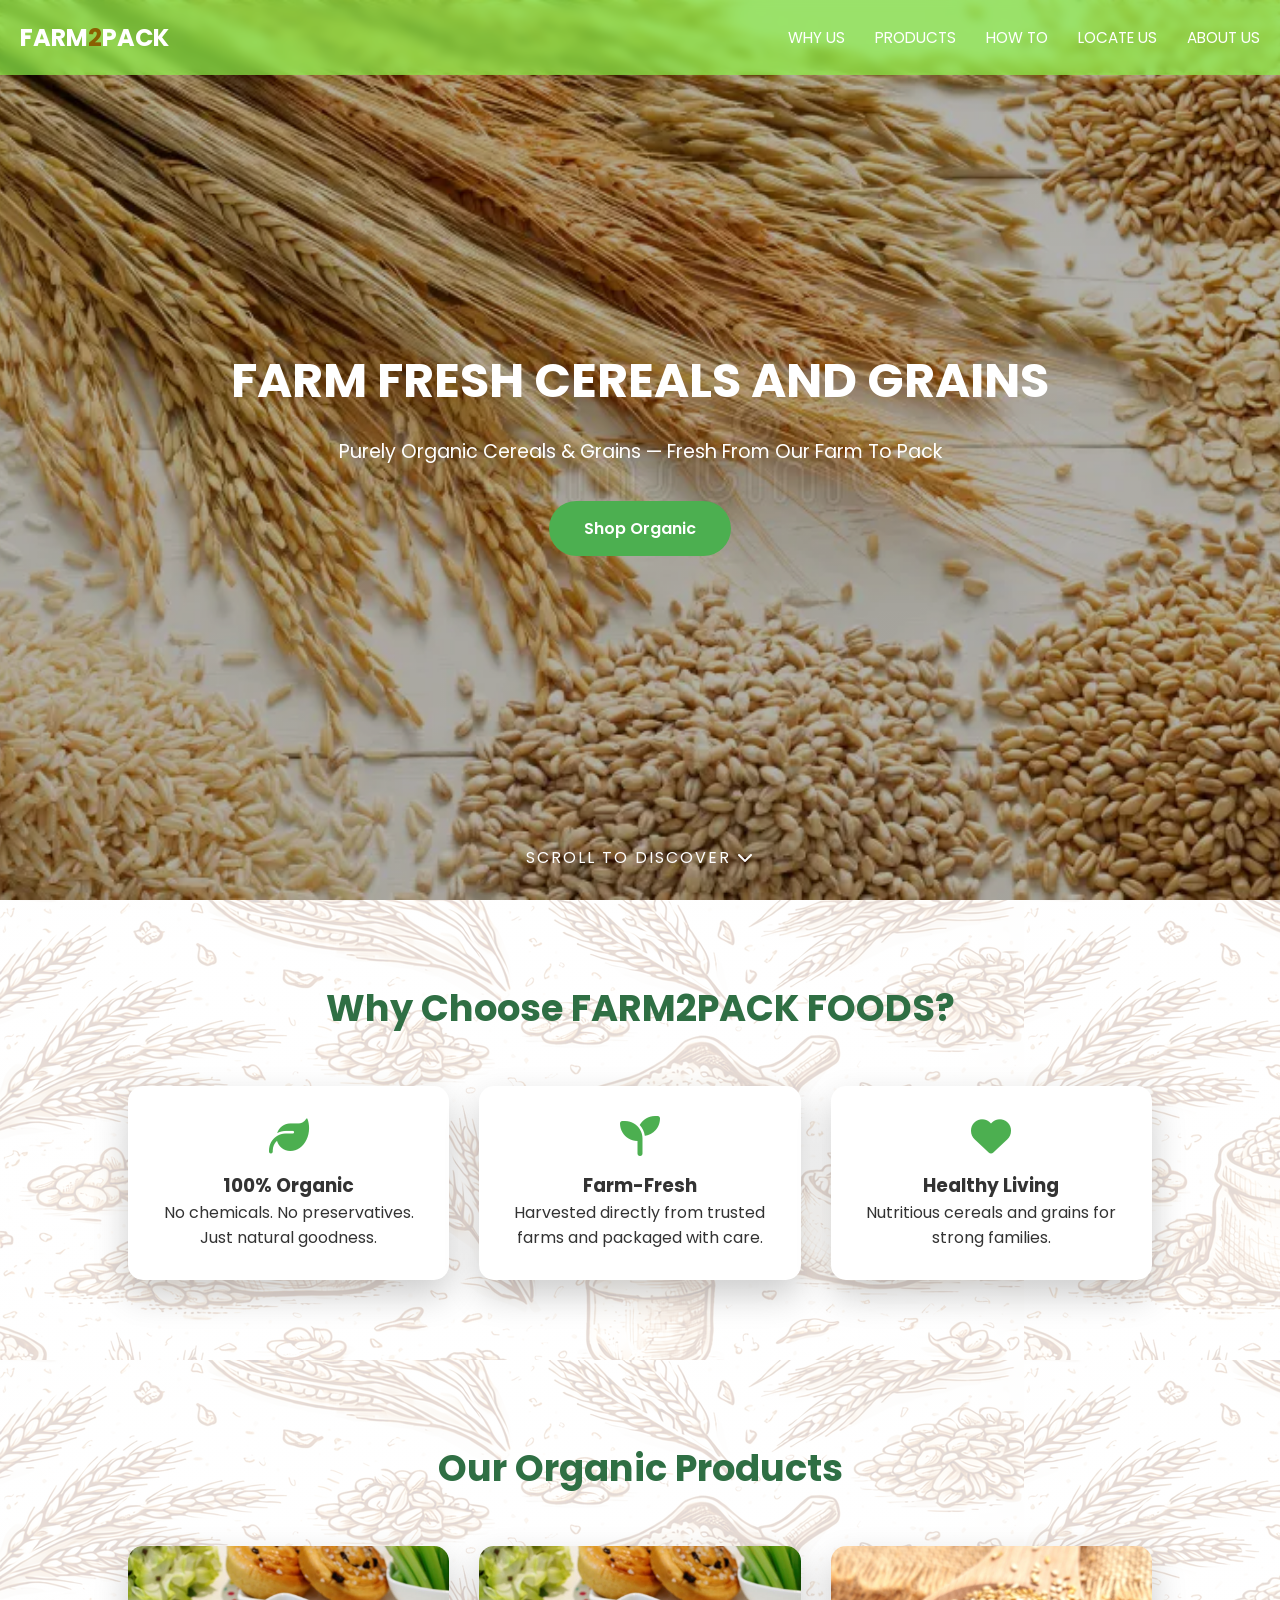
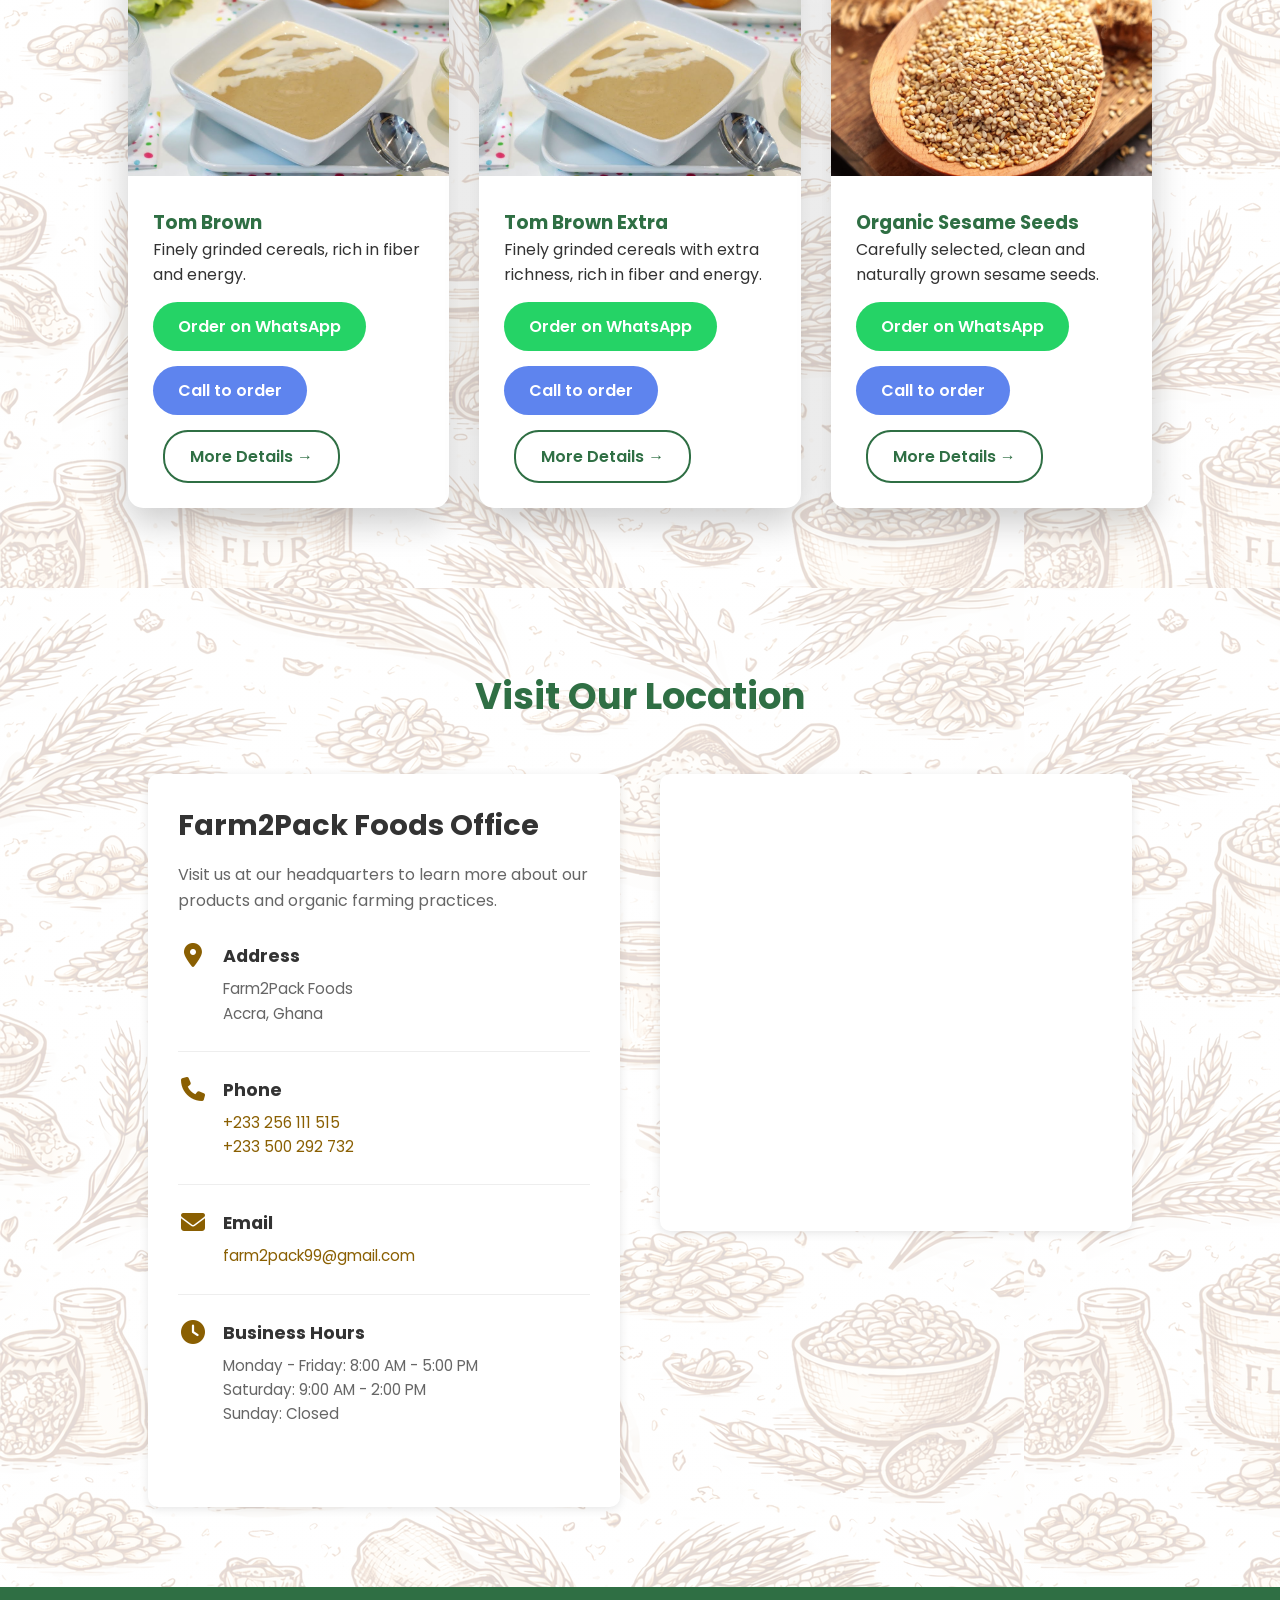
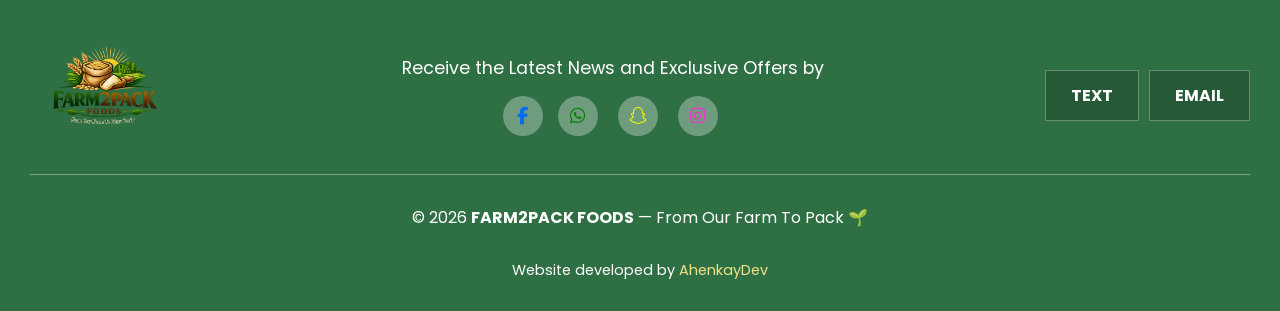
==== index.html @ 03ecb884 "farm" ====
<!DOCTYPE html>
<html lang="en">
<head>
  <meta charset="UTF-8" />
  <meta name="viewport" content="width=device-width, initial-scale=1.0"/>
  <title>FARM2PACK FOODS | Pure Organic Cereals & Grains</title>

  <!-- Favicon -->
  <link rel="icon" type="Images/png" href="/Images/farm2pack-logo.png" sizes="50x50">

  <!-- Google Font -->
  <link href="https://fonts.googleapis.com/css2?family=Poppins:wght@300;400;600;700&display=swap" rel="stylesheet">

  <!-- Font Awesome -->
  <link rel="stylesheet" href="https://cdnjs.cloudflare.com/ajax/libs/font-awesome/6.5.0/css/all.min.css"/>

  <!-- CSS -->
  <link rel="stylesheet" href="public/style.css">
</head>
<body>

  <header>
        <div class="container nav-content">
            <!-- <img class="zondalogo" src="Images/zonda logo.jpg" alt=""> -->
            <a href="#" class="logo">FARM<span style="color: rgb(138, 95, 2);">2</span>PACK</a>

            <div class="menu-icon" id="menu-icon">
                <i class="fas fa-bars"></i>
            </div>

            <nav id="main-nav" class="main-nav">
                <ul class="nav-links">
                    <li><a href="#why-us">Why us</a></li>
                    <li><a href="#products">Products</a></li>
                    <li><a href="#">How to</a></li>
                    <li><a href="#location">Locate Us</a></li>
                    <li><a href="#">About Us</a></li>
                </ul>
            </nav>
            <!-- <div class="nav-icons">
                <a href="#"><i class="fas fa-search"></i></a>
                <a href="#"><i class="fas fa-user"></i></a>
            </div> -->
        </div>
    </header>

<!-- HERO -->
<section class="hero">
  <div class="hero-content">
    <h1>FARM FRESH CEREALS AND GRAINS</h1>
    <p>Purely Organic Cereals & Grains — Fresh From Our Farm To Pack</p>
    <a href="#products" class="btn-primary">Shop Organic</a>
    <div class="scroll-indicator">
        <a href="#why-us">SCROLL TO DISCOVER <i class="fas fa-chevron-down"></i></a>
    </div>
  </div>
</section>

<!-- WHY US -->
<section id="why-us" class="section">
  <div class="section-title">
    <h2>Why Choose FARM2PACK FOODS?</h2>
  </div>

  <div class="why-us">
    <div class="why">
      <i class="fa-solid fa-leaf"></i>
      <h3>100% Organic</h3>
      <p>No chemicals. No preservatives. Just natural goodness.</p>
    </div>

    <div class="why">
      <i class="fa-solid fa-seedling"></i>
      <h3>Farm-Fresh</h3>
      <p>Harvested directly from trusted farms and packaged with care.</p>
    </div>

    <div class="why">
      <i class="fa-solid fa-heart"></i>
      <h3>Healthy Living</h3>
      <p>Nutritious cereals and grains for strong families.</p>
    </div>
  </div>
</section>

<!-- PRODUCTS -->
<section class="section" id="products">
  <div class="section-title">
    <h2>Our Organic Products</h2>
  </div>

  <div class="products">

    <div class="product fade-in">
      <img src="/Images/tombrown.jpg" alt="Powdered roasted-grains">
      <div class="product-content">
        <h3>Tom Brown</h3>
        <p>Finely grinded cereals, rich in fiber and energy.</p>
        <a class="order-btn" data-product="Tom Brown">Order on WhatsApp</a>
        <a class="call-btn" href="tel:+233256111515">Call to order</a>
        <a class="more-details-btn" href="details.html?product=Tom Brown">More Details →</a>
      </div>
    </div>

    <div class="product fade-in">
      <img src="/Images/tombrown.jpg" alt="Powdered roasted-grains">
      <div class="product-content">
        <h3>Tom Brown Extra</h3>
        <p>Finely grinded cereals with extra richness, rich in fiber and energy.</p>
        <a class="order-btn" data-product="Tom Brown">Order on WhatsApp</a>
        <a class="call-btn" href="tel:+233256111515">Call to order</a>
        <a class="more-details-btn" href="details.html?product=Tom Brown">More Details →</a>
      </div>
    </div>

    <div class="product fade-in">
      <img src="/Images/spoonful_of_sesame_seeds.webp" alt="sesame seeds">
      <div class="product-content">
        <h3>Organic Sesame Seeds</h3>
        <p>Carefully selected, clean and naturally grown sesame seeds.</p>
        <a class="order-btn" data-product="Sesame Seeds">Order on WhatsApp</a>
        <a class="call-btn" href="tel:+233256111515">Call to order</a>
        <a class="more-details-btn" href="details.html?product=Sesame Seeds">More Details →</a>
      </div>
    </div>

    <!-- <div class="product fade-in">
      <img src="/Images/roasted-peanuts.avif" alt="Roasted peanuts">
      <div class="product-content">
        <h3>Organic Roasted Peanuts</h3>
        <p>Carefully selected, clean and naturally grown roasted peanuts.</p>
        <a class="order-btn" data-product="Roasted Peanuts">Order on WhatsApp</a>
        <a class="call-btn" href="tel:+233500292732">Call to order</a>
        <a class="more-details-btn" href="details.html?product=Roasted Peanuts">More Details →</a>
      </div>
    </div>

    <div class="product fade-in">
      <img src="/Images/millet-grain-and-powder.webp" alt="Millet">
      <div class="product-content">
        <h3>Organic Millet</h3>
        <p>Carefully selected, clean and naturally grown millet.</p>
        <a class="order-btn" data-product="Millet">Order on WhatsApp</a>
        <a class="call-btn" href="tel:+233500292732">Call to order</a>
        <a class="more-details-btn" href="details.html?product=Millet">More Details →</a>
      </div>
    </div> -->

    <!-- <div class="product fade-in">
      <img src="/Images/wheat.webp" alt="Organic Wheat">
      <div class="product-content">
        <h3>Organic Wheat</h3>
        <p>Stone-milled, nutrient-rich wheat perfect for meals.</p>
        <a class="order-btn" data-product="Organic Wheat">Order on WhatsApp</a>
        <a class="call-btn" href="tel:+233500292732">Call to order</a>
        <a class="more-details-btn" href="details.html?product=Organic Wheat">More Details →</a>
      </div>
    </div>

    <div class="product fade-in">
      <img src="/Images/oats-pouring-from-bowl.png" alt="Oats">
      <div class="product-content">
        <h3>Organic Oats</h3>
        <p>Carefully selected, clean and naturally grown oats.</p>
        <a class="order-btn" data-product="Oats">Order on WhatsApp</a>
        <a class="call-btn" href="tel:+233500292732">Call to order</a>
        <a class="more-details-btn" href="details.html?product=Oats">More Details →</a>
      </div>
    </div> -->

  </div>
</section>

<!-- LOCATION SECTION -->
<section class="section" id="location">
  <div class="section-title">
    <h2>Visit Our Location</h2>
  </div>

  <div class="location-container">
    <div class="location-info">
      <div class="location-details">
        <h3>Farm2Pack Foods Office</h3>
        <p>Visit us at our headquarters to learn more about our products and organic farming practices.</p>

        <div class="location-item">
          <i class="fas fa-map-marker-alt"></i>
          <div>
            <h4>Address</h4>
            <p>Farm2Pack Foods<br>Accra, Ghana</p>
          </div>
        </div>

        <div class="location-item">
          <i class="fas fa-phone"></i>
          <div>
            <h4>Phone</h4>
            <p><a href="tel:+233256111515">+233 256 111 515</a><br><a href="tel:+233500292732">+233 500 292 732</a></p>
          </div>
        </div>

        <div class="location-item">
          <i class="fas fa-envelope"></i>
          <div>
            <h4>Email</h4>
            <p><a href="mailto:farm2pack99@gmail.com">farm2pack99@gmail.com</a></p>
          </div>
        </div>

        <div class="location-item">
          <i class="fas fa-clock"></i>
          <div>
            <h4>Business Hours</h4>
            <p>Monday - Friday: 8:00 AM - 5:00 PM<br>Saturday: 9:00 AM - 2:00 PM<br>Sunday: Closed</p>
          </div>
        </div>
      </div>

      <div class="location-map">
        <iframe src="https://www.google.com/maps/embed?pb=!1m18!1m12!1m3!1d3971.0316471043175!2d-0.1922!3d5.5596!2m3!1f0!2f0!3f0!3m2!1i1024!2i768!4f13.1!3m3!1m2!1s0xfdf9a59f84e9c15%3A0x1234567890!2sAccra%2C%20Ghana!5e0!3m2!1sen!2sgh!4v1234567890" width="100%" height="450" style="border:0;" allowfullscreen="" loading="lazy" referrerpolicy="no-referrer-when-downgrade"></iframe>
      </div>
    </div>
  </div>
</section>

<!-- FOOTER -->
<footer>
  <div class="footer-newsletter">
    <div class="container newsletter-content">
        <div class="newsletter-left">
            <img src="/Images/farm2pack-logo.png" alt="news letter" class="newsletter-logo">
        </div>
        <div class="newsletter-center">
            <p>Receive the Latest News and Exclusive Offers by</p>
            <div class="social-icons-footer">
                <a href="#" class="social-button1"><i class="fab fa-facebook-f"></i></a>
                <a href="https://wa.me/233256111515" class="social-button2"><i class="fab fa-whatsapp"></i></a>
                <a href="#" class="social-button3"><i class="fab fa-snapchat-ghost"></i></a>
                <a href="#" class="social-button4"><i class="fab fa-instagram"></i></a>
            </div>
        </div>
        <div class="newsletter-right">
            <a href="sms:+233500292732" class="newsletter-btn text-btn">TEXT</a>
            <a href="mailto:farm2pack99@gmail.com" class="newsletter-btn email-btn">EMAIL</a>
        </div>
    </div>
    </div>

  <div class="footer-bottom">
    <div class="copyright-info">
      <p>© 2026 <strong>FARM2PACK FOODS</strong> — From Our Farm To Pack 🌱</p>
      <p class="acknowledgement">Website developed by <a class="developer" href="https://github.com/AhenKay">AhenkayDev</a></p>
    </div>
  </div>
</footer>

<!-- JS -->
<script src="public/script.js"></script>
</body>
</html>
---- public/style.css ----
* {
  margin: 0;
  padding: 0;
  box-sizing: border-box;
  font-family: 'Poppins', sans-serif;
}

body {
  background: #f9faf7;
  color: #333;
}

a {
  color: #ffffff;
  text-decoration: none;
}

.logo {
  font-size: 1.5em;
  font-weight: 700;
  color: #ffffff;
  margin-left: 20px;
}

header {
  position: fixed;
  width: 100%;
  padding: 20px 0;
  z-index: 1000;
  background: rgba(144, 250, 74, 0.678);
  backdrop-filter: blur(5px);
}

.main-nav{
  display: block;
  position: absolute;
  right: 20px;
}

.nav-content {
    display: flex;
    justify-content: space-between;
    align-items: center;
    padding: 0px;
}

.nav-links {
    list-style: none;
    display: flex;
    gap: 30px;
    font-size: 0.95em;
    text-transform: uppercase;
}

.menu-icon {
    display: none;
    font-size: 1.5em;
    cursor: pointer;
    color: var(--color-white);
    order: 2;
}

.nav-icons {
    display: flex;
    gap: 20px;
    font-size: 1.1em;
}

/* HERO */
.hero {
  height: 100vh;
  /* background:
    linear-gradient(rgba(0,0,0,.55), rgba(0,0,0,.55)),
    url('https://images.unsplash.com/photo-1501004318641-b39e6451bec6') center/cover; */
  background:
    linear-gradient(rgba(0,0,0,.3), rgba(0,0,0,.3)),
    url('/Images/cereals-grains.webp') center/cover;
  display: flex;
  align-items: center;
  justify-content: center;
  text-align: center;
  color: white;
}

.scroll-indicator {
    position: absolute;
    bottom: 30px;
    left: 50%;
    transform: translateX(-50%);
    z-index: 2;
    font-size: 1em;
    text-transform: uppercase;
    letter-spacing: 2px;
    animation: fadeIn 2s ease;
}

.hero h1 {
  font-size: 3rem;
  animation: slideDown 1s ease;
}

.hero p {
  margin: 20px 0;
  font-size: 1.2rem;
  animation: fadeIn 2s ease;
}

.btn-primary {
  display: inline-block;
  margin-top: 15px;
  background: #4CAF50;
  padding: 15px 35px;
  border-radius: 30px;
  color: white;
  text-decoration: none;
  font-weight: 600;
  cursor: pointer;
  transition: all 0.3s ease;
}

.btn-primary:hover {
  background: #06865c;
  color: white;
  transform: translateX(5px);
}

.order-btn {
  display: inline-block;
  background: #25D366;
  color: white;
  padding: 12px 25px;
  border-radius: 25px;
  text-decoration: none;
  font-weight: 600;
  cursor: pointer;
  transition: all 0.3s ease;
}

/* SECTIONS */
.section {
  padding: 80px 10%;
  /* background-image: url(/Images/cereals-background-brown.png); */
  background: linear-gradient(rgba(255, 255, 255, 0.836), rgba(255, 255, 255, 0.836)), url(/Images/cereals-background-brown.png), center;
  /* background-size: cover; */
  /* background-attachment: fixed; */
}

.section-title {
  text-align: center;
  margin-bottom: 50px;
}

.section-title h2 {
  color: #2f6f44;
  font-size: 2.3rem;
}

/* WHY US */
.why-us {
  display: grid;
  grid-template-columns: repeat(auto-fit, minmax(250px, 1fr));
  gap: 30px;
}

.why {
  background: white;
  padding: 30px;
  border-radius: 15px;
  text-align: center;
  box-shadow: 0 15px 35px rgba(0,0,0,.2);
  opacity: 0;
  transform: translateY(30px);
  transition: 0.6s ease;
}

.why.show {
  opacity: 1;
  transform: translateY(0);
}

.why i {
  font-size: 2.5rem;
  color: #4CAF50;
  margin-bottom: 15px;
}

/* PRODUCTS */
.products {
  display: grid;
  grid-template-columns: repeat(auto-fit, minmax(280px, 1fr));
  gap: 30px;
}

.product {
  background: white;
  border-radius: 15px;
  box-shadow: 0 15px 35px rgba(0,0,0,.2);
  overflow: hidden;
  opacity: 0;
  transform: translateY(50px);
  transition: 0.6s ease;
}

.product.show {
  opacity: 1;
  transform: translateY(0);
}

.product img {
  width: 100%;
  height: 230px;
  object-fit: cover;
  transition: transform 0.5s;
}

.product img:hover {
  transform: scale(1.1);
}

.product-content {
  padding: 25px;
}

.product-content h3 {
  color: #2f6f44;
}

.order-btn {
  display: inline-block;
  margin-top: 15px;
  background: #25D366;
  color: white;
  padding: 12px 25px;
  border-radius: 25px;
  text-decoration: none;
  font-weight: 600;
  cursor: pointer;
  transition: all 0.3s ease;
}

.order-btn:hover {
  background: #06865c;
  color: white;
  transform: translateX(5px);
}

.call-btn {
  display: inline-block;
  margin-top: 15px;
  background: #5e84ee;
  color: white;
  padding: 12px 25px;
  border-radius: 25px;
  text-decoration: none;
  font-weight: 600;
  cursor: pointer;
  transition: all 0.3s ease;
}

.call-btn:hover {
  background: #074a96;
  color: white;
  transform: translateX(5px);
}

.more-details-btn {
  display: inline-block;
  margin-top: 15px;
  margin-left: 10px;
  background: transparent;
  color: #2f6f44;
  padding: 12px 25px;
  border: 2px solid #2f6f44;
  border-radius: 25px;
  text-decoration: none;
  font-weight: 600;
  cursor: pointer;
  transition: all 0.3s ease;
}

.more-details-btn:hover {
  background: #2f6f44;
  color: white;
  transform: translateX(5px);
}

.details-container {
  max-width: 900px;
  margin: 0 auto;
}

.back-button {
  margin-bottom: 30px;
  background-color: #ffffff;
  padding: 10px 15px;
  border-radius: 8px;
  width: fit-content;
  box-shadow: 0 15px 35px rgba(0,0,0,.2);
}

.back-button a {
  color: #2f6f44;
  text-decoration: none;
  font-weight: 600;
  transition: all 0.3s ease;
  display: inline-block;
}

.back-button a:hover {
  transform: translateX(-5px);
}

.detail-content {
  display: grid;
  grid-template-columns: auto 1fr;
  gap: 40px;
  background: white;
  padding: 40px;
  border-radius: 15px;
  box-shadow: 0 15px 35px rgba(0,0,0,.2);
  align-items: start;
}

.detail-images {
  display: flex;
  flex-direction: column;
  gap: 20px;
  flex-shrink: 0;
}

.detail-image {
  width: 300px;
  height: auto;
  max-height: 400px;
  object-fit: cover;
  border-radius: 10px;
}

.detail-text h1 {
  color: #2f6f44;
  margin-bottom: 15px;
  font-size: 2.5em;
}

.detail-description {
  color: #666;
  margin-bottom: 20px;
  font-size: 1.1em;
}

.detail-text h3 {
  color: #2f6f44;
  margin-top: 25px;
  margin-bottom: 15px;
}

.benefits-list {
  list-style: none;
  padding: 0;
}

.benefits-list li {
  padding: 10px 0;
  padding-left: 25px;
  position: relative;
  color: #333;
}

.benefits-list li:before {
  content: "✓";
  position: absolute;
  left: 0;
  color: #25D366;
  font-weight: bold;
  font-size: 1.2em;
}

.detail-actions {
  margin-top: 30px;
  display: flex;
  gap: 15px;
  flex-wrap: wrap;
}

.detail-actions .order-btn,
.detail-actions .call-btn {
  margin-top: 0;
  margin-left: 0;
}

/* FOOTER */
footer {
  background: #2f6f44;
  color: white;
  padding: 30px;
  text-align: center;
}

.footer-newsletter {
    background-color: #2f6f44; /* Deep Red background */
    /* padding: 40px 0; */
    border-bottom: 1px solid rgba(255, 255, 255, 0.377); /* Lighter separator */
}

.newsletter-content {
    display: flex;
    justify-content: center;
    align-items: center;
    flex-wrap: wrap; /* Allow wrapping on smaller screens */
    gap: 20px;
}

.newsletter-left {
  flex-shrink: 0;
}

.newsletter-logo {
    max-width: 150px; /* Adjust size as needed */
    height: auto;
}

.newsletter-center {
  flex-grow: 1;
  text-align: center;
  color: var(--color-white);
}

.newsletter-center p {
  font-size: 1.1em;
  margin-bottom: 15px;
}

.social-icons-footer {
  display: flex;
  justify-content: center;
  gap: 10px;
}

.social-button1 {
  background-color: rgba(255, 255, 255, 0.315);
  backdrop-filter: blur(5px);
  color: #0a6cf1;
  width: 40px;
  height: 40px;
  border-radius: 50%;
  display: flex;
  justify-content: center;
  align-items: center;
  font-size: 1.1em;
  transition: background-color 0.3s, color 0.3s;
}

.social-button1:hover {
  background-color: #0a6cf1;
  color: white;
}

.social-button2 {
  background-color: rgba(255, 255, 255, 0.315);
  backdrop-filter: blur(5px);
  color: green;
  width: 40px;
  height: 40px;
  border-radius: 50%;
  display: flex;
  justify-content: center;
  align-items: center;
  font-size: 1.1em;
  transition: background-color 0.3s, color 0.3s;
  text-decoration: none;
  margin: 0 5px;
}

.social-button2:hover {
  background-color: green;
  color: #ffffff;
}

.social-button3 {
  background-color: rgba(255, 255, 255, 0.315);
  backdrop-filter: blur(5px);
  color: yellow;
  width: 40px;
  height: 40px;
  border-radius: 50%;
  display: flex;
  justify-content: center;
  align-items: center;
  font-size: 1.1em;
  transition: background-color 0.3s, color 0.3s;
  text-decoration: none;
  margin: 0 5px;
}

.social-button3:hover {
  background-color: yellow;
  color: #ffffff;
}

.social-button4 {
  background-color: rgba(255, 255, 255, 0.315);
  backdrop-filter: blur(5px);
  color: rgb(233, 57, 209);
  width: 40px;
  height: 40px;
  border-radius: 50%;
  display: flex;
  justify-content: center;
  align-items: center;
  font-size: 1.1em;
  transition: background-color 0.3s, color 0.3s;
  text-decoration: none;
  margin: 0 5px;
}

.social-button4:hover {
  background: #f09433; 
  background: -moz-linear-gradient(45deg, #f09433 0%, #e6683c 25%, #dc2743 50%, #cc2366 75%, #bc1888 100%);
  background: -webkit-linear-gradient(45deg, #f09433 0%,#e6683c 25%,#dc2743 50%,#cc2366 75%,#bc1888 100%);
  background: linear-gradient(45deg, #f09433 0%,#e6683c 25%,#dc2743 50%,#cc2366 75%,#bc1888 100%);
  color: #ffffff;
}

.newsletter-right {
    flex-shrink: 0;
    display: flex;
    gap: 10px;
    margin-left: auto;
}

.newsletter-btn {
    background-color: rgba(0, 0, 0, 0.2);
    color: var(--color-white);
    border: 1px solid rgba(255, 255, 255, 0.3);
    padding: 12px 25px;
    font-weight: 700;
    text-transform: uppercase;
    cursor: pointer;
    transition: background-color 0.3s, border-color 0.3s;
}

.newsletter-btn:hover {
    background-color: rgba(0, 0, 0, 0.4);
    border-color: var(--color-white);
}

.acknowledgement {
  margin-top: 30px;
  font-size: 0.9rem;
}

.developer {
  color: #f1e28b;
  text-decoration: none;
}

.footer-bottom {
  padding-top: 30px;
}

/* ANIMATIONS */
@keyframes slideDown {
  from { transform: translateY(-50px); opacity: 0; }
  to { transform: translateY(0); opacity: 1; }
}

@keyframes fadeIn {
  from { opacity: 0; }
  to { opacity: 1; }
}

/* RESPONSIVE */
@media (max-width: 900px) {
  #main-nav {
        display: none;
    }

    .menu-icon{
        display: block;
        position: absolute;
        right: 20px;
        top: 20px;
        cursor: pointer;
    }

    #main-nav.active {
        display: block;
        position: absolute;
        top: 80px;
        left: 0;
        width: 100%;
        background-color: rgb(91, 172, 37);
        border-top: 1px solid #333;
        box-shadow: 0 4px 6px rgba(0, 0, 0, 0.589);
        z-index: 999;
    }

    .nav-links {
        flex-direction: column;
        gap: 0;
    }

    .nav-links li a {
        padding: 15px 5%;
        border-bottom: 1px solid #222;
        display: block;
        text-align: left;
    }

    .nav-links li:last-child a {
        border-bottom: none;
    }

    .newsletter-content {
        flex-direction: column;
        text-align: center;
    }

    .newsletter-logo {
        margin-bottom: 20px;
    }

    .newsletter-center {
        margin-bottom: 20px;
    }

    .newsletter-right {
        width: 100%;
        justify-content: center;
    }

    .footer-newsletter {
        padding: 20px 0;
    }
}

@media (max-width: 768px) {
  .hero h1 { font-size: 2.2rem; }

  .detail-content {
    grid-template-columns: auto 1fr;
    gap: 20px;
    padding: 25px;
  }

  .detail-images {
    gap: 40px;
  }

  .detail-image {
    width: 120px;
    max-height: 200px;
  }

  .detail-text h1 {
    font-size: 1.8em;
  }

  .detail-description {
    font-size: 0.95em;
  }
}

@media (max-width: 480px) {
  .detail-content {
    grid-template-columns: auto 1fr;
    gap: 15px;
    padding: 15px;
  }

  .detail-images {
    gap: 200px;
  }

  .detail-image {
    width: 80px;
    max-height: 150px;
    gap: 200px;
  }

  .detail-text h1 {
    font-size: 1.4em;
    margin-bottom: 10px;
  }

  .detail-description {
    font-size: 0.85em;
    margin-bottom: 15px;
  }

  .detail-text h3 {
    font-size: 1em;
    margin-top: 15px;
    margin-bottom: 10px;
  }

  .benefits-list li {
    padding: 8px 0;
    padding-left: 20px;
    font-size: 0.9em;
  }

  .detail-actions {
    flex-direction: column;
    gap: 10px;
  }

  .detail-actions .order-btn,
  .detail-actions .call-btn {
    width: 100%;
    text-align: center;
  }
}

/* LOCATION SECTION */
#location {
  background-color: #f5f5f5;
}

.location-container {
  display: grid;
  grid-template-columns: 1fr;
  gap: 40px;
  max-width: 1200px;
  margin: 0 auto;
  padding: 0 20px;
}

.location-info {
  display: grid;
  grid-template-columns: 1fr 1fr;
  gap: 40px;
  align-items: start;
}

.location-details {
  background: white;
  padding: 30px;
  border-radius: 10px;
  box-shadow: 0 2px 10px rgba(0, 0, 0, 0.1);
}

.location-details h3 {
  font-size: 1.8em;
  margin-bottom: 15px;
  color: #333;
}

.location-details > p {
  font-size: 1em;
  color: #666;
  margin-bottom: 30px;
  line-height: 1.6;
}

.location-item {
  display: flex;
  gap: 15px;
  margin-bottom: 25px;
  padding-bottom: 25px;
  border-bottom: 1px solid #eee;
}

.location-item:last-child {
  border-bottom: none;
}

.location-item i {
  font-size: 1.5em;
  color: #8a5f02;
  width: 30px;
  text-align: center;
  flex-shrink: 0;
}

.location-item h4 {
  font-size: 1.1em;
  color: #333;
  margin-bottom: 8px;
}

.location-item p {
  color: #666;
  font-size: 0.95em;
  line-height: 1.6;
}

.location-item a {
  color: #8a5f02;
  text-decoration: none;
  transition: color 0.3s ease;
}

.location-item a:hover {
  color: #5a3f00;
  text-decoration: underline;
}

.location-map {
  border-radius: 10px;
  overflow: hidden;
  box-shadow: 0 2px 10px rgba(0, 0, 0, 0.1);
  background: white;
}

.location-map iframe {
  border-radius: 10px;
}

/* LOCATION RESPONSIVE */
@media (max-width: 768px) {
  .location-info {
    grid-template-columns: 1fr;
  }

  .location-details {
    padding: 20px;
  }

  .location-details h3 {
    font-size: 1.5em;
  }

  .location-map {
    height: 350px;
    overflow: hidden;
  }
}
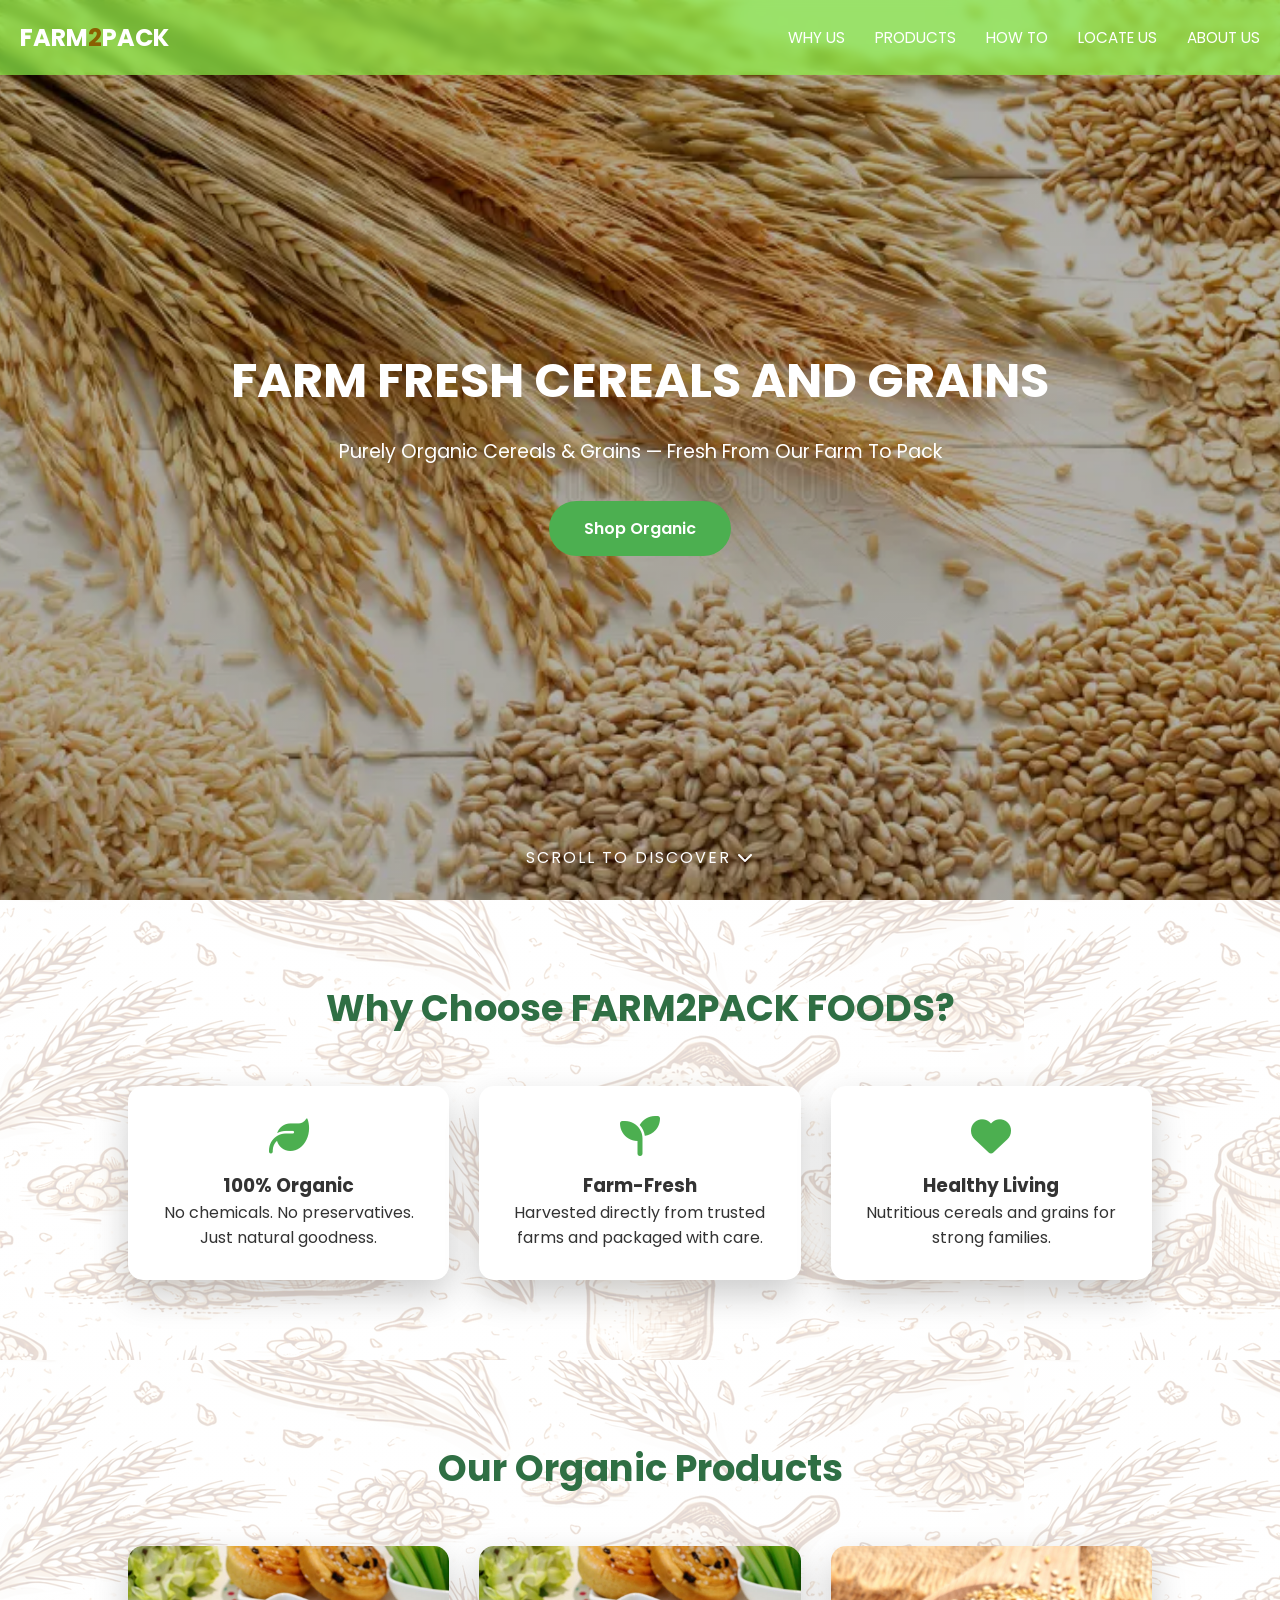
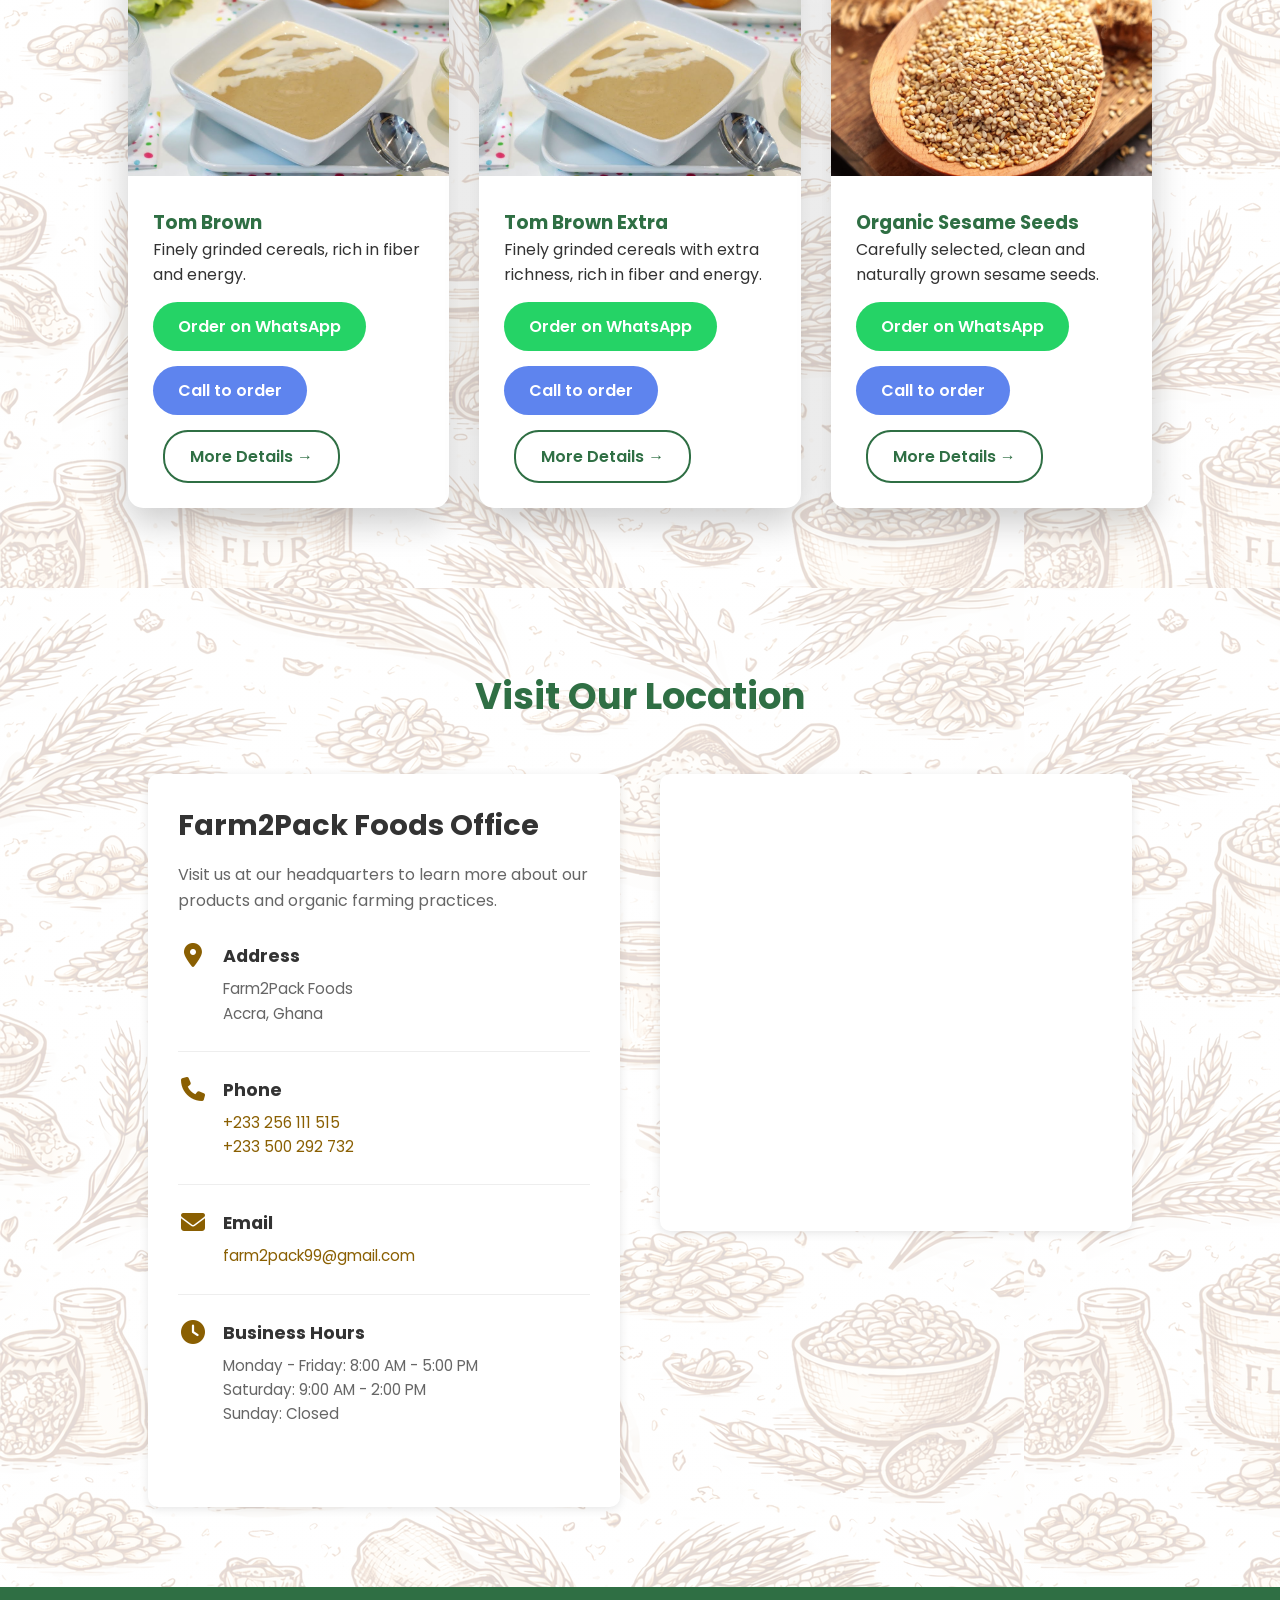
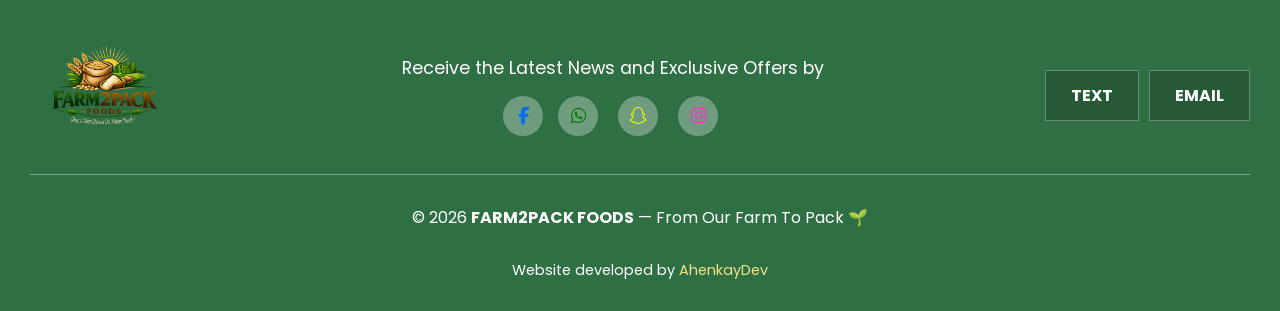
==== commit 612b69ef: "farm" ====
--- a/index.html
+++ b/index.html
@@ -6,7 +6,7 @@
   <title>FARM2PACK FOODS | Pure Organic Cereals & Grains</title>
 
   <!-- Favicon -->
-  <link rel="icon" type="Images/png" href="/Images/farm2pack-logo.png" sizes="50x50">
+  <link rel="icon" type="Images/png" href="Images/farm2pack-logo.png" sizes="50x50">
 
   <!-- Google Font -->
   <link href="https://fonts.googleapis.com/css2?family=Poppins:wght@300;400;600;700&display=swap" rel="stylesheet">
@@ -92,35 +92,35 @@
   <div class="products">
 
     <div class="product fade-in">
-      <img src="/Images/tombrown.jpg" alt="Powdered roasted-grains">
+      <img src="Images/tombrown.jpg" alt="Powdered roasted-grains">
       <div class="product-content">
         <h3>Tom Brown</h3>
         <p>Finely grinded cereals, rich in fiber and energy.</p>
         <a class="order-btn" data-product="Tom Brown">Order on WhatsApp</a>
         <a class="call-btn" href="tel:+233256111515">Call to order</a>
-        <a class="more-details-btn" href="details.html?product=Tom Brown">More Details →</a>
-      </div>
-    </div>
-
-    <div class="product fade-in">
-      <img src="/Images/tombrown.jpg" alt="Powdered roasted-grains">
+        <a class="more-details-btn" href="public/details.html?product=Tom Brown">More Details →</a>
+      </div>
+    </div>
+
+    <div class="product fade-in">
+      <img src="Images/tombrown.jpg" alt="Powdered roasted-grains">
       <div class="product-content">
         <h3>Tom Brown Extra</h3>
         <p>Finely grinded cereals with extra richness, rich in fiber and energy.</p>
         <a class="order-btn" data-product="Tom Brown">Order on WhatsApp</a>
         <a class="call-btn" href="tel:+233256111515">Call to order</a>
-        <a class="more-details-btn" href="details.html?product=Tom Brown">More Details →</a>
-      </div>
-    </div>
-
-    <div class="product fade-in">
-      <img src="/Images/spoonful_of_sesame_seeds.webp" alt="sesame seeds">
+        <a class="more-details-btn" href="public/details.html?product=Tom Brown">More Details →</a>
+      </div>
+    </div>
+
+    <div class="product fade-in">
+      <img src="Images/spoonful_of_sesame_seeds.webp" alt="sesame seeds">
       <div class="product-content">
         <h3>Organic Sesame Seeds</h3>
         <p>Carefully selected, clean and naturally grown sesame seeds.</p>
         <a class="order-btn" data-product="Sesame Seeds">Order on WhatsApp</a>
         <a class="call-btn" href="tel:+233256111515">Call to order</a>
-        <a class="more-details-btn" href="details.html?product=Sesame Seeds">More Details →</a>
+        <a class="more-details-btn" href="public/details.html?product=Sesame Seeds">More Details →</a>
       </div>
     </div>
 
@@ -228,7 +228,7 @@
   <div class="footer-newsletter">
     <div class="container newsletter-content">
         <div class="newsletter-left">
-            <img src="/Images/farm2pack-logo.png" alt="news letter" class="newsletter-logo">
+            <img src="Images/farm2pack-logo.png" alt="news letter" class="newsletter-logo">
         </div>
         <div class="newsletter-center">
             <p>Receive the Latest News and Exclusive Offers by</p>
